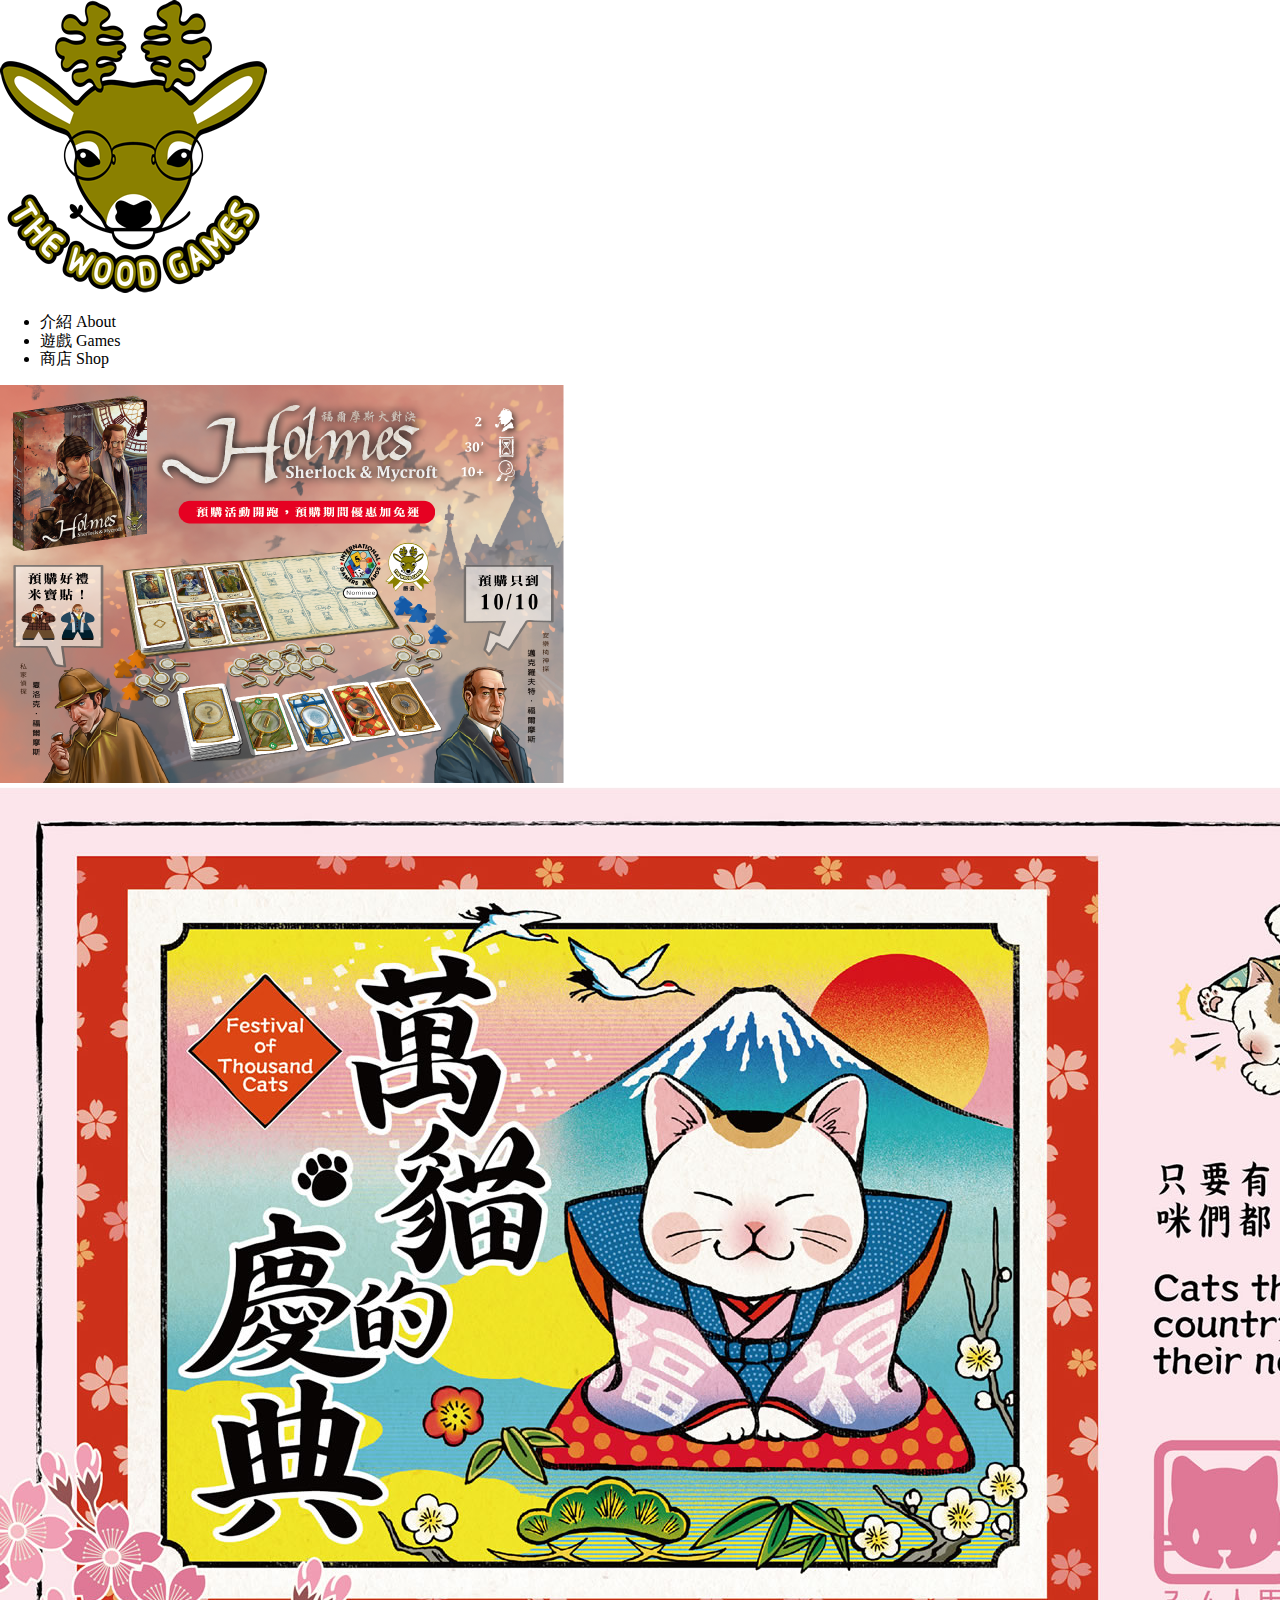
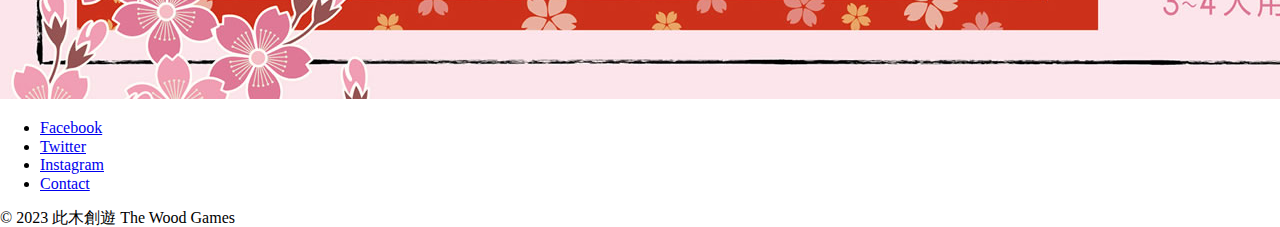
==== 1101/thewoodgames_1101/index.html @ 89d05229 "Add files via upload" ====
<!DOCTYPE html>
<html lang="zh-Hant-TW">

<head>
    <meta charset="UTF-8">
    <meta name="viewport" content="width=device-width, initial-scale=1.0">
    <title>Document</title>
    <link rel="stylesheet" href="css/normalize.css">
    <link rel="stylesheet" href="css/main.css">
</head>

<body>
    <main>
        <header>
            <img src="imgs/logo.png" alt="THE WOOD GAMES">
        </header>
        <nav>
            <ul>
                <li>
                    <span>介紹</span>
                    <span>About</span>
                </li>
                <li>
                    <span>遊戲</span>
                    <span>Games</span>
                </li>
                <li>
                    <span>商店</span>
                    <span>Shop</span>
                </li>
            </ul>
        </nav>
        <div class="content">
            <img src="imgs/0.5.png" alt="">
            <img src="imgs/DM.jpg" alt="">
        </div>
    </main>
    <footer>
        <ul>
            <li><a href="#">Facebook</a></li>
            <li><a href="#">Twitter</a></li>
            <li><a href="#">Instagram</a></li>
            <li><a href="#">Contact</a></li>
        </ul>
        <div>© 2023 此木創遊 The Wood Games</div>
    </footer>


</body>

</html>
---- 1101/thewoodgames_1101/css/main.css ----
html {
    -webkit-box-sizing: border-box;
    -moz-box-sizing: border-box;
    box-sizing: border-box;
  }
  *, *:before, *:after {
    -webkit-box-sizing: inherit;
    -moz-box-sizing: inherit;
    box-sizing: inherit;
    }
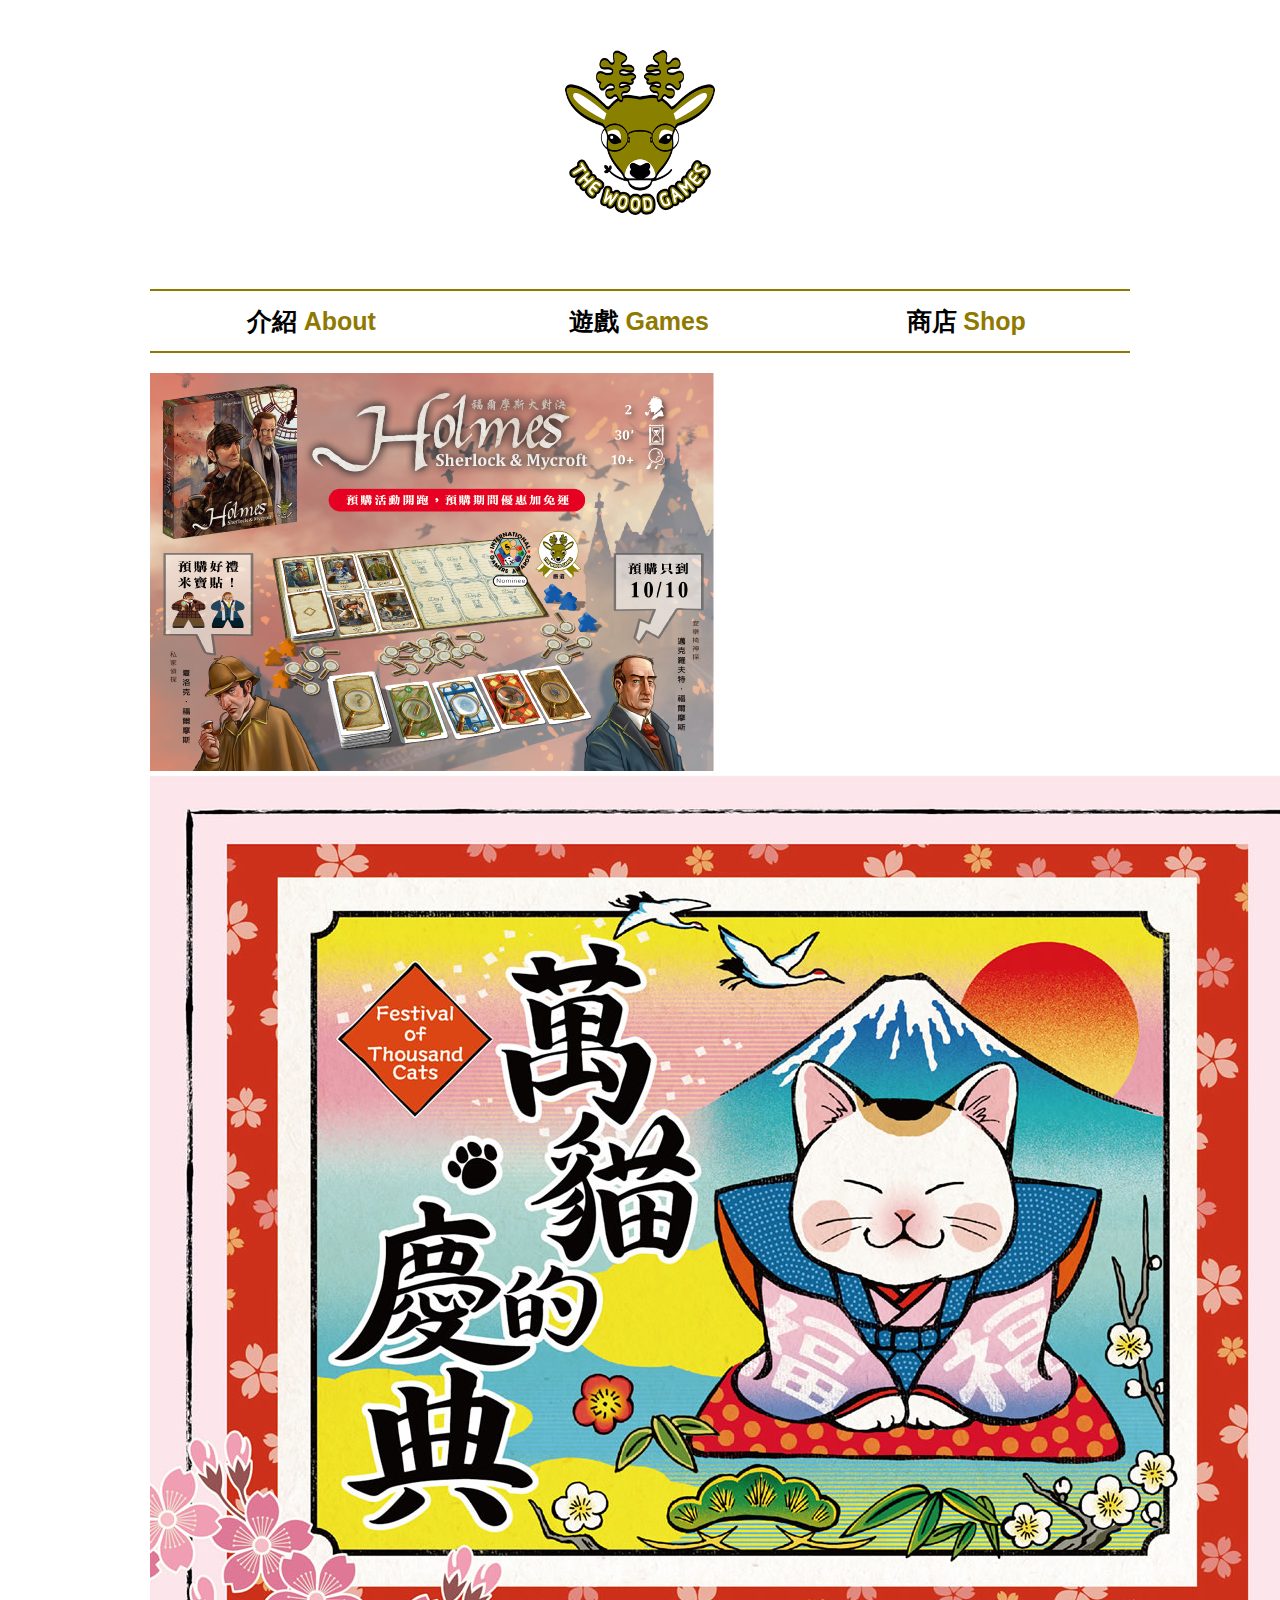
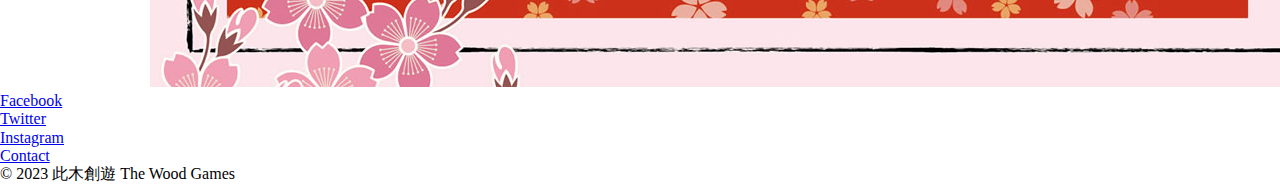
==== commit c7f42d26: "1101" ====
--- a/1101/thewoodgames_1101/index.html
+++ b/1101/thewoodgames_1101/index.html
@@ -1,51 +1,51 @@
-<!DOCTYPE html>
-<html lang="zh-Hant-TW">
-
-<head>
-    <meta charset="UTF-8">
-    <meta name="viewport" content="width=device-width, initial-scale=1.0">
-    <title>Document</title>
-    <link rel="stylesheet" href="css/normalize.css">
-    <link rel="stylesheet" href="css/main.css">
-</head>
-
-<body>
-    <main>
-        <header>
-            <img src="imgs/logo.png" alt="THE WOOD GAMES">
-        </header>
-        <nav>
-            <ul>
-                <li>
-                    <span>介紹</span>
-                    <span>About</span>
-                </li>
-                <li>
-                    <span>遊戲</span>
-                    <span>Games</span>
-                </li>
-                <li>
-                    <span>商店</span>
-                    <span>Shop</span>
-                </li>
-            </ul>
-        </nav>
-        <div class="content">
-            <img src="imgs/0.5.png" alt="">
-            <img src="imgs/DM.jpg" alt="">
-        </div>
-    </main>
-    <footer>
-        <ul>
-            <li><a href="#">Facebook</a></li>
-            <li><a href="#">Twitter</a></li>
-            <li><a href="#">Instagram</a></li>
-            <li><a href="#">Contact</a></li>
-        </ul>
-        <div>© 2023 此木創遊 The Wood Games</div>
-    </footer>
-
-
-</body>
-
+<!DOCTYPE html>
+<html lang="zh-Hant-TW">
+
+<head>
+    <meta charset="UTF-8">
+    <meta name="viewport" content="width=device-width, initial-scale=1.0">
+    <title>Document</title>
+    <link rel="stylesheet" href="css/normalize.css">
+    <link rel="stylesheet" href="css/main.css">
+</head>
+
+<body>
+    <main>
+        <header>
+            <img class="logo" src="imgs/logo.png" alt="THE WOOD GAMES">
+        </header>
+        <nav>
+            <ul>
+                <li>
+                    <span>介紹</span>
+                    <span class="en-text">About</span>
+                </li>
+                <li>
+                    <span>遊戲</span>
+                    <span class="en-text">Games</span>
+                </li>
+                <li>
+                    <span>商店</span>
+                    <span class="en-text">Shop</span>
+                </li>
+            </ul>
+        </nav>
+        <div class="content">
+            <img src="imgs/0.5.png" alt="">
+            <img src="imgs/DM.jpg" alt="">
+        </div>
+    </main>
+    <footer>
+        <ul>
+            <li><a href="#">Facebook</a></li>
+            <li><a href="#">Twitter</a></li>
+            <li><a href="#">Instagram</a></li>
+            <li><a href="#">Contact</a></li>
+        </ul>
+        <div>© 2023 此木創遊 The Wood Games</div>
+    </footer>
+
+
+</body>
+
 </html>--- a/1101/thewoodgames_1101/css/main.css
+++ b/1101/thewoodgames_1101/css/main.css
@@ -1,10 +1,69 @@
-html {
-    -webkit-box-sizing: border-box;
-    -moz-box-sizing: border-box;
-    box-sizing: border-box;
-  }
-  *, *:before, *:after {
-    -webkit-box-sizing: inherit;
-    -moz-box-sizing: inherit;
-    box-sizing: inherit;
-    }+html {
+    -webkit-box-sizing: border-box;
+    -moz-box-sizing: border-box;
+    box-sizing: border-box;
+}
+
+*,
+*:before,
+*:after {
+    -webkit-box-sizing: inherit;
+    -moz-box-sizing: inherit;
+    box-sizing: inherit;
+}
+
+ul {
+    list-style-type: none;
+    margin: 0;
+    padding: 0;
+}
+
+main {
+    width: 980px;
+    /* background-color: aqua; */
+    margin: 0 auto;
+}
+
+main>header {
+    text-align: center;
+}
+
+main>header>img.logo {
+    width: 150px;
+    margin: 50px 0;
+}
+
+/* img.logo{
+    width: 150px;
+} */
+
+/* .logo{
+    width: 150px;
+} */
+
+main>nav {
+    border-top: 2px solid #8f7900;
+    border-bottom: 2px solid #8f7900;
+    margin: 20px 0;
+}
+
+main>nav>ul {
+    /* padding: 20px 0; */
+    /* display: flex;
+    justify-content: space-around; */
+}
+
+main>nav>ul>li {
+    display: inline-block;
+    width: 33%;
+    height: 60px;
+    text-align: center;
+    line-height: 60px;
+    font-size: 25px;
+    font-weight: bold;
+}
+
+main>nav>ul>li>span.en-text {
+    color: #8f7900;
+    font-family: 'Segoe UI', Tahoma, Geneva, Verdana, sans-serif;
+}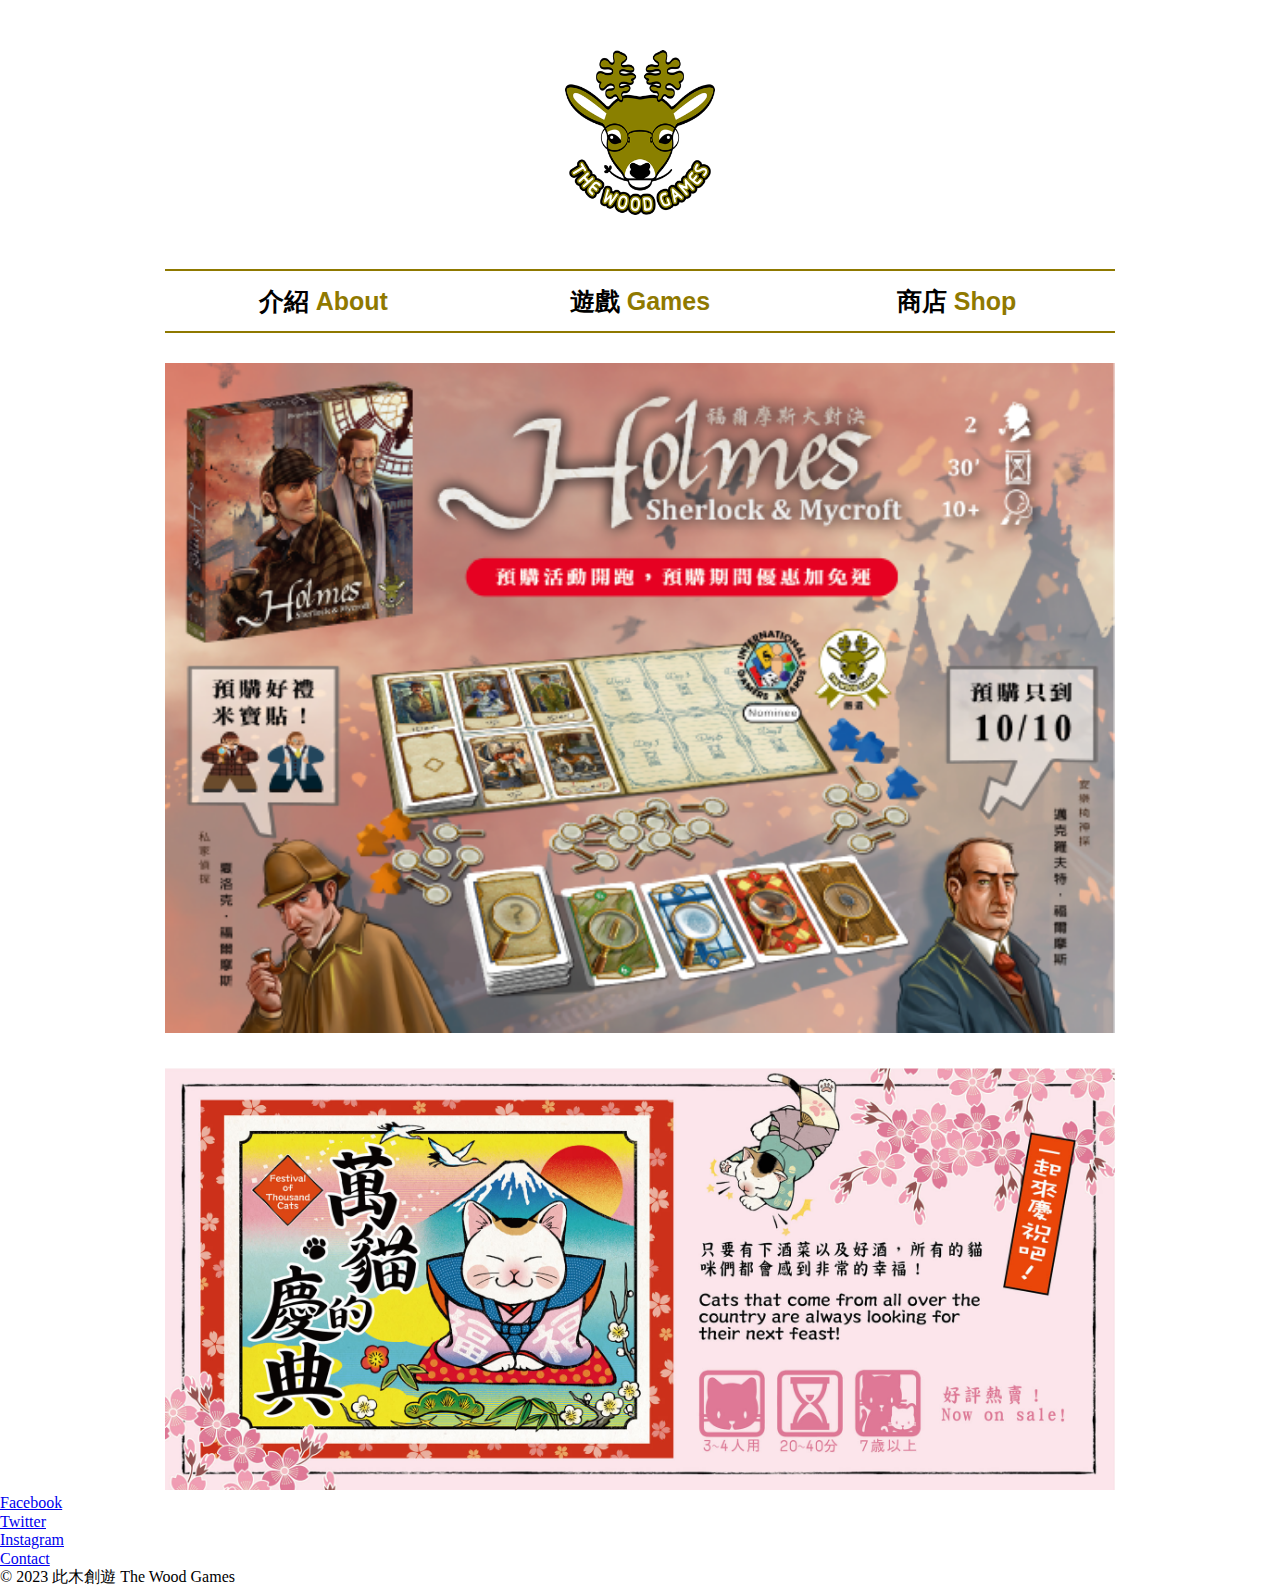
==== commit de09bab2: "1102" ====
--- a/1101/thewoodgames_1101/index.html
+++ b/1101/thewoodgames_1101/index.html
@@ -17,22 +17,32 @@
         <nav>
             <ul>
                 <li>
-                    <span>介紹</span>
-                    <span class="en-text">About</span>
+                    <a class="nav-item" href="about.html">
+                        <span>介紹</span>
+                        <span class="en-text">About</span>
+                    </a>
                 </li>
                 <li>
-                    <span>遊戲</span>
-                    <span class="en-text">Games</span>
+                    <div class="nav-item" href="game.html">
+                        <span>遊戲</span>
+                        <span class="en-text">Games</span>
+                        <div class="nav-child">
+                            <a href="#">萬貓的慶典<br>Festival of Thousand Cats</a>
+                            <a href="#">福爾摩斯大對決<br>Holmes : Sherlock & Mycroft</a>
+                        </div>
+                    </div>
                 </li>
                 <li>
-                    <span>商店</span>
-                    <span class="en-text">Shop</span>
+                    <a class="nav-item" href="shop.html">
+                        <span>商店</span>
+                        <span class="en-text">Shop</span>
+                    </a>
                 </li>
             </ul>
         </nav>
         <div class="content">
-            <img src="imgs/0.5.png" alt="">
-            <img src="imgs/DM.jpg" alt="">
+            <img class="dm1" src="imgs/0.5.png" alt="">
+            <img class="dm2" src="imgs/DM.jpg" alt="">
         </div>
     </main>
     <footer>
--- a/1101/thewoodgames_1101/css/main.css
+++ b/1101/thewoodgames_1101/css/main.css
@@ -19,9 +19,11 @@
 }
 
 main {
-    width: 980px;
+    width: 100%;
     /* background-color: aqua; */
     margin: 0 auto;
+    max-width: 980px;
+    padding: 0 15px;
 }
 
 main>header {
@@ -30,7 +32,10 @@
 
 main>header>img.logo {
     width: 150px;
-    margin: 50px 0;
+    -webkit-user-drag: none;
+    /* display: inline-block;
+    margin: auto 0; */
+    margin: 50px 0 30px;
 }
 
 /* img.logo{
@@ -55,7 +60,8 @@
 
 main>nav>ul>li {
     display: inline-block;
-    width: 33%;
+    width: 33.33333%;
+    margin-right: -4px;
     height: 60px;
     text-align: center;
     line-height: 60px;
@@ -63,7 +69,58 @@
     font-weight: bold;
 }
 
-main>nav>ul>li>span.en-text {
+main>nav>ul>li>.nav-item {
+    text-decoration: none;
+    color: #000;
+    font-family: 'Segoe UI', Tahoma, Geneva, Verdana, sans-serif;
+    position: relative;
+}
+
+main>nav>ul>li>.nav-item:hover .nav-child {
+    display: block;
+    position: absolute;
+    background-color: #8f7900;
+    width: 100%;
+}
+
+main>nav>ul>li>.nav-item>.nav-child a {
+    color: #fff;
+    font-size: 20px;
+    text-decoration: none;
+    line-height: 1.5;
+    display: block;
+    text-align: left;
+    padding: 15px 25px;
+}
+
+main>nav>ul>li>.nav-item:hover>.nav-child :hover {
+    background-color: #000;
+}
+
+main>nav>ul>li>.nav-item:hover {
+    background-color: rgba(128, 128, 128, 0.2);
+    cursor: pointer;
+    display: block;
+}
+
+main>nav>ul>li>.nav-item>.en-text {
+    font-family: 'Segoe UI', Tahoma, Geneva, Verdana, sans-serif;
+    font-weight: 650;
     color: #8f7900;
-    font-family: 'Segoe UI', Tahoma, Geneva, Verdana, sans-serif;
+}
+
+main>nav>ul>li>.nav-item>.nav-child {
+    display: none;
+}
+
+.content img {
+    width: 100%;
+}
+
+.content .dm1 {
+    padding-top: 10px;
+}
+
+.content .dm2 {
+    padding-top: 30px;
 }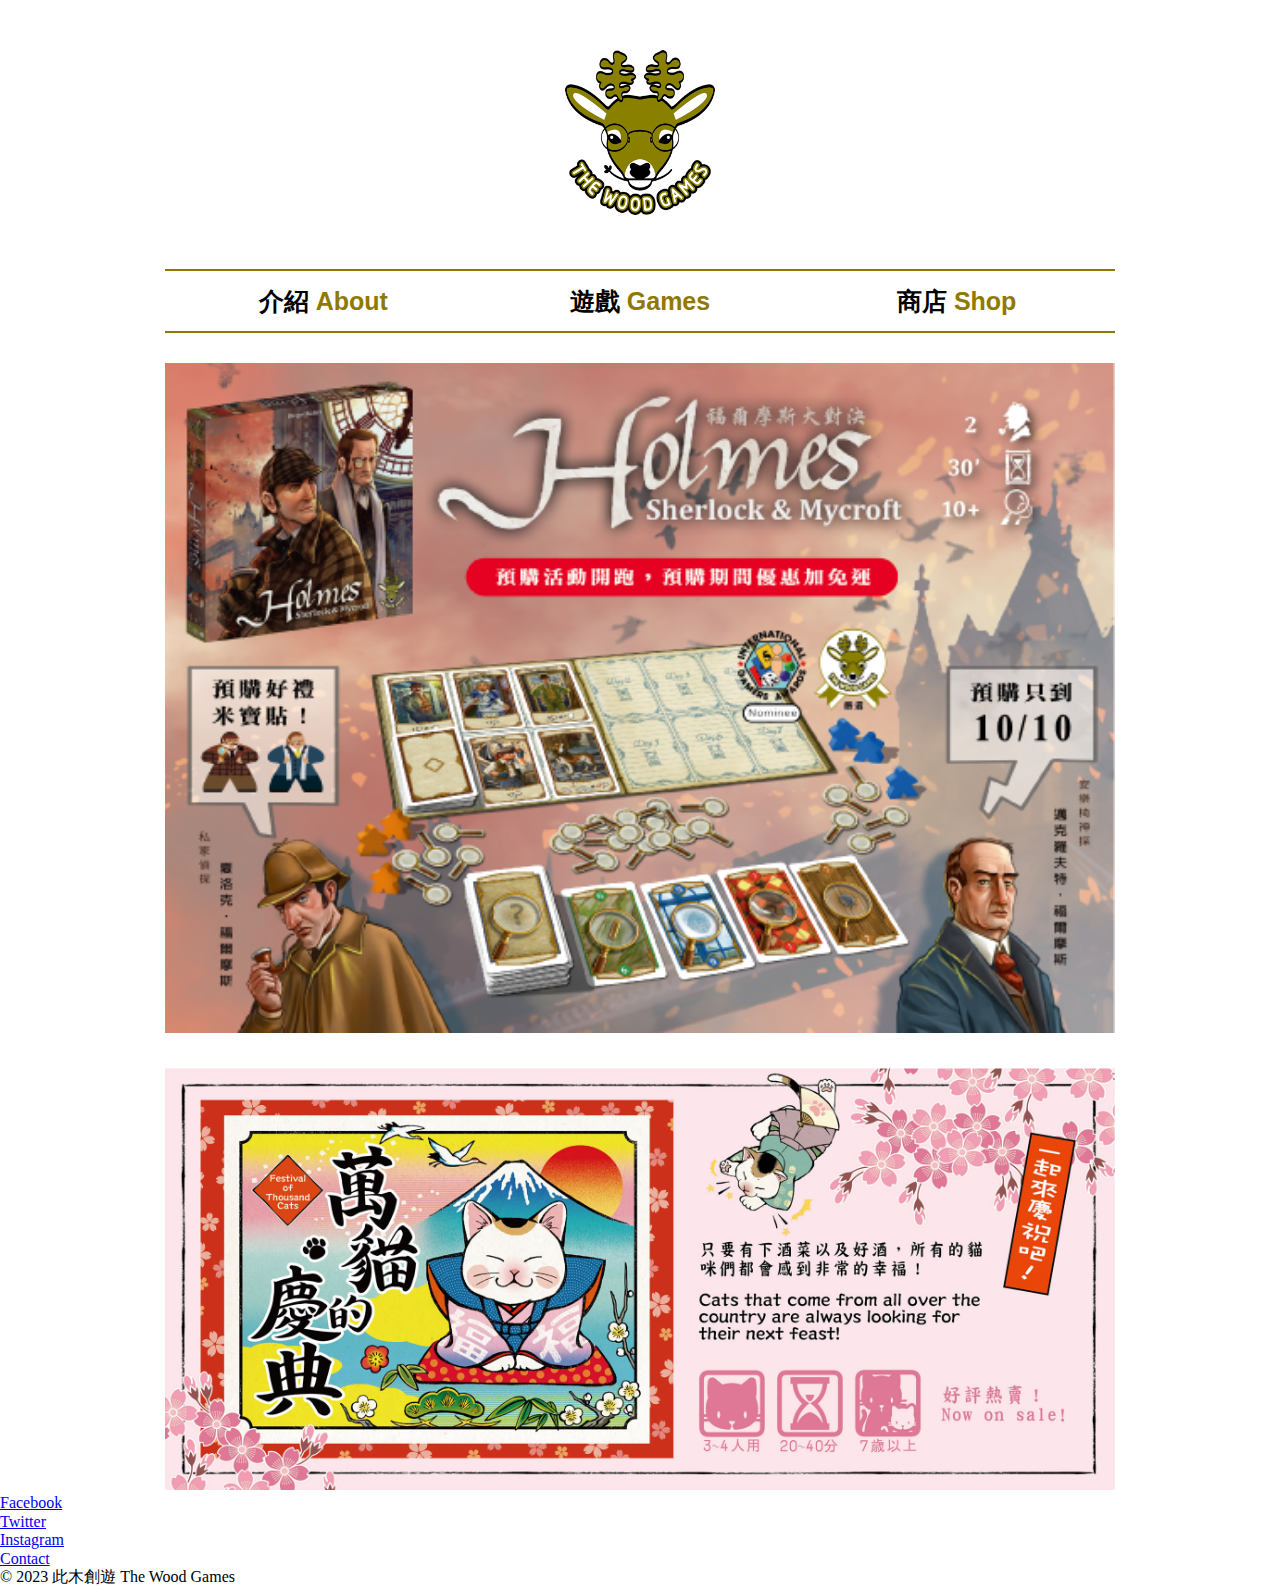
==== commit f54b000c: "1102" ====
--- a/1101/thewoodgames_1101/index.html
+++ b/1101/thewoodgames_1101/index.html
@@ -12,7 +12,9 @@
 <body>
     <main>
         <header>
-            <img class="logo" src="imgs/logo.png" alt="THE WOOD GAMES">
+            <a href="index.html">
+                <img class="logo" src="imgs/logo.png" alt="THE WOOD GAMES">
+            </a>
         </header>
         <nav>
             <ul>
--- a/1101/thewoodgames_1101/css/main.css
+++ b/1101/thewoodgames_1101/css/main.css
@@ -30,7 +30,7 @@
     text-align: center;
 }
 
-main>header>img.logo {
+main>header img.logo {
     width: 150px;
     -webkit-user-drag: none;
     /* display: inline-block;
@@ -56,12 +56,20 @@
     /* padding: 20px 0; */
     /* display: flex;
     justify-content: space-around; */
+
+    display: flex;
 }
 
 main>nav>ul>li {
-    display: inline-block;
+
+    /* 這是 display inline-block 的排版方式 */
+    /* display: inline-block;
     width: 33.33333%;
-    margin-right: -4px;
+    margin-right: -4px; */
+
+    /* 這是 display flex 的排版方式 */
+    flex: 1;
+
     height: 60px;
     text-align: center;
     line-height: 60px;
@@ -123,4 +131,110 @@
 
 .content .dm2 {
     padding-top: 30px;
-}+}
+
+
+/* shop.html 的 css */
+
+.shop-content>.p-content {
+    color: #58595b;
+    line-height: 1.5;
+    font-weight: bold;
+    letter-spacing: 1.5;
+    font-family: 'Segoe UI', Tahoma, Geneva, Verdana, sans-serif;
+}
+
+.shop-content>.item-wrap {
+    border: 2px solid #8f7900;
+}
+
+.shop-content>.item-wrap>.item-row {
+    display: flex;
+    padding: 15px;
+}
+
+.shop-content>.item-wrap>.item-row>div {
+    flex: 1;
+}
+
+.shop-content>.item-wrap>.item-row>.item-left>img {
+
+}
+
+.shop-content>.item-wrap>.item-row>.item-mid{
+    
+}
+
+.shop-content>.item-wrap>.item-row>.item-right{
+    width: 316px;
+}
+
+.shop-content>.item-wrap>.item-row>.item-right>.item-title {
+    font-weight: bold;
+    padding-bottom: 5px;
+    margin-bottom: 10px;
+    border-bottom: 1px solid #8f7900;
+}
+
+.shop-content>.item-wrap>.item-row>.item-right>.item-child {
+    display: flex;
+}
+
+.set {
+    font-size: 16px;
+    font-family: 'Segoe UI', Tahoma, Geneva, Verdana, sans-serif;
+    font-weight: 700;
+    margin-bottom: 10px;
+    color: #8f7900;
+}
+
+#set2 {
+    margin-top: 15px;
+}
+
+.set-content {
+    font-size: 13px;
+    line-height: 1.45;
+    font-weight: 600;
+}
+
+.shop-content>.item-wrap>.item-row>.item-right>.item-child .item-child-right {
+    margin-left: 49px;
+    height: 50%;
+    padding: 10px 15px;
+    background-color: #8f7900;
+    border-radius: 4px;
+
+}
+
+.shop-content>.item-wrap>.item-row>.item-right>.item-child .item-child-right a {
+    text-decoration: none;
+    color: #fff;
+    font-weight: 900;
+}
+
+.shop-content>.item-wrap>.item-row>.item-right>.item-child .item-child-right:hover{
+    background-color: #000;
+}
+
+
+
+
+
+
+
+@media(max-width:992px) {
+    main>nav>ul {
+        flex-direction: column;
+    }
+
+    main>nav>ul>li {
+        width: 100%;
+    }
+
+    main>nav>ul>li>.nav-item:hover>.nav-child {
+        display: none;
+    }
+}
+
+@media(min-width:992px) {}